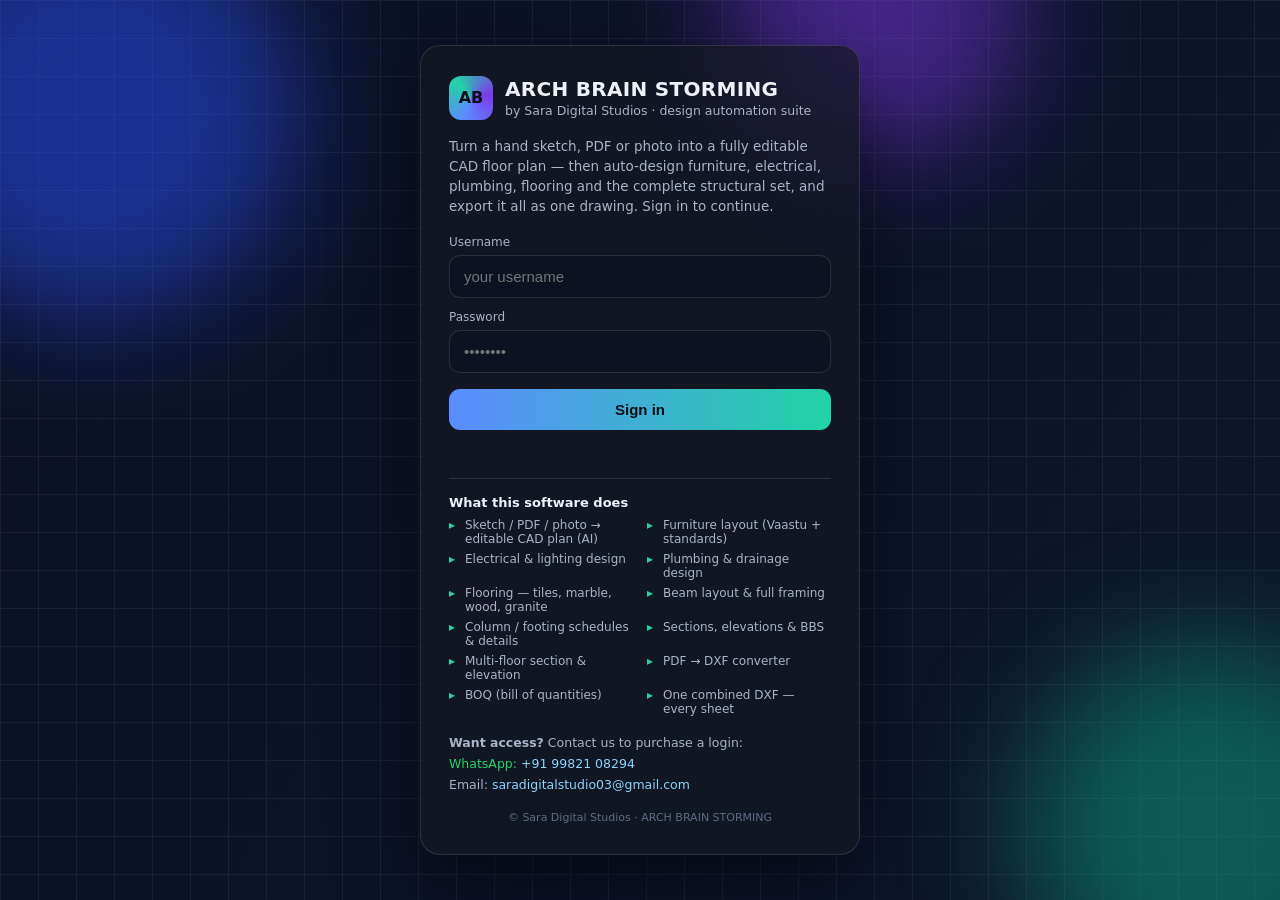
==== ui/login.html @ 8df267fe "Add login + admin user-management: attractive login page (features + purchase contact), admin panel " ====
<!DOCTYPE html>
<html lang="en">
<head>
<meta charset="utf-8">
<meta name="viewport" content="width=device-width, initial-scale=1">
<title>ARCH BRAIN STORMING — Sign in</title>
<style>
  :root{
    --card:rgba(20,24,34,.72); --line:rgba(255,255,255,.12);
    --txt:#eef2f8; --sub:#aab4c6; --accent:#5b8cff; --accent2:#22d3a5;
    --ok:#22c55e; --bad:#ef4444; --chip:#1b2130;
  }
  *{box-sizing:border-box}
  html,body{height:100%;margin:0}
  body{
    font-family:"Segoe UI",system-ui,Arial,sans-serif;color:var(--txt);
    background:#0a0e17;overflow-x:hidden;
  }
  /* animated gradient + blueprint motif */
  .bg{position:fixed;inset:0;z-index:-2;
    background:linear-gradient(120deg,#0b1022,#0e1730,#0a1a24,#10122a);
    background-size:400% 400%;animation:flow 18s ease infinite;}
  @keyframes flow{0%{background-position:0 50%}50%{background-position:100% 50%}100%{background-position:0 50%}}
  .blob{position:fixed;border-radius:50%;filter:blur(60px);opacity:.5;z-index:-1;animation:float 14s ease-in-out infinite}
  .b1{width:420px;height:420px;background:#2952ff;left:-120px;top:-100px}
  .b2{width:380px;height:380px;background:#0e9e83;right:-120px;bottom:-120px;animation-delay:-6s}
  .b3{width:300px;height:300px;background:#7c3aed;right:20%;top:-140px;animation-delay:-3s}
  @keyframes float{0%,100%{transform:translateY(0)}50%{transform:translateY(30px)}}
  .grid{position:fixed;inset:0;z-index:-1;opacity:.06;
    background-image:linear-gradient(#fff 1px,transparent 1px),linear-gradient(90deg,#fff 1px,transparent 1px);
    background-size:38px 38px}

  .wrap{min-height:100%;display:flex;align-items:center;justify-content:center;padding:28px 16px}
  .card{width:100%;max-width:440px;background:var(--card);backdrop-filter:blur(16px);
    border:1px solid var(--line);border-radius:20px;padding:30px 28px;
    box-shadow:0 30px 80px rgba(0,0,0,.55)}
  .brand{display:flex;align-items:center;gap:12px;margin-bottom:6px}
  .logo{width:44px;height:44px;border-radius:12px;flex:0 0 auto;
    background:conic-gradient(from 200deg,#5b8cff,#22d3a5,#7c3aed,#5b8cff);
    display:grid;place-items:center;font-weight:800;color:#0a0e17}
  h1{font-size:20px;margin:0;letter-spacing:.3px}
  .tag{color:var(--sub);font-size:12.5px;margin:2px 0 0}
  .lead{color:var(--sub);font-size:13.5px;line-height:1.5;margin:16px 0 18px}
  label{display:block;font-size:12px;color:var(--sub);margin:12px 0 6px}
  input{width:100%;padding:12px 14px;border-radius:11px;border:1px solid var(--line);
    background:#0d1220;color:var(--txt);font-size:15px;outline:none}
  input:focus{border-color:var(--accent);box-shadow:0 0 0 3px rgba(91,140,255,.18)}
  .btn{width:100%;margin-top:16px;padding:12px 14px;border:0;border-radius:11px;cursor:pointer;
    font-size:15px;font-weight:700;color:#0a0e17;
    background:linear-gradient(90deg,var(--accent),var(--accent2))}
  .btn:hover{filter:brightness(1.06)}
  .btn.sec{background:#212838;color:var(--txt);border:1px solid var(--line)}
  .btn.sm{width:auto;margin:0;padding:7px 12px;font-size:13px;border-radius:9px}
  .msg{min-height:18px;font-size:13px;margin-top:10px}
  .msg.err{color:#ff8a8a}.msg.ok{color:#7ee7a8}

  .feat{margin-top:20px;border-top:1px solid var(--line);padding-top:16px}
  .feat h3{font-size:13px;margin:0 0 8px;color:var(--txt)}
  .feat ul{margin:0;padding-left:0;list-style:none;display:grid;grid-template-columns:1fr 1fr;gap:6px 14px}
  .feat li{font-size:12px;color:var(--sub);position:relative;padding-left:16px}
  .feat li:before{content:"▸";position:absolute;left:0;color:var(--accent2)}
  .contact{margin-top:16px;font-size:12.5px;color:var(--sub);line-height:1.7}
  .contact a{color:#8fd3ff;text-decoration:none}
  .wa{color:#25d366}
  .foot{text-align:center;color:#5f6b80;font-size:11px;margin-top:16px}

  /* admin panel */
  .hidden{display:none!important}
  .panel h2{font-size:18px;margin:0 0 2px}
  .row{display:flex;gap:8px;flex-wrap:wrap;align-items:end}
  .row .col{flex:1;min-width:120px}
  table{width:100%;border-collapse:collapse;margin-top:6px;font-size:13px}
  th,td{text-align:left;padding:8px 8px;border-bottom:1px solid var(--line)}
  th{color:var(--sub);font-weight:600;font-size:11.5px;text-transform:uppercase;letter-spacing:.4px}
  .pill{display:inline-block;padding:2px 9px;border-radius:999px;font-size:11px;font-weight:700}
  .pill.on{background:rgba(34,197,94,.16);color:#7ee7a8}
  .pill.off{background:rgba(239,68,68,.16);color:#ff9a9a}
  .mono{font-family:ui-monospace,Consolas,monospace}
  .act{display:flex;gap:6px}
  .lnk{background:none;border:0;color:#8fd3ff;cursor:pointer;font-size:12.5px;padding:2px 4px}
  .lnk.warn{color:#ffb454}.lnk.bad{color:#ff8a8a}
  .tablewrap{max-height:300px;overflow:auto;margin-top:4px}
  .barTop{display:flex;justify-content:space-between;align-items:center;gap:10px}
</style>
</head>
<body>
<div class="bg"></div><div class="grid"></div>
<div class="blob b1"></div><div class="blob b2"></div><div class="blob b3"></div>

<div class="wrap">

  <!-- ============ LOGIN VIEW ============ -->
  <div class="card" id="loginView">
    <div class="brand">
      <div class="logo">AB</div>
      <div>
        <h1>ARCH BRAIN STORMING</h1>
        <p class="tag">by Sara Digital Studios · design automation suite</p>
      </div>
    </div>

    <p class="lead">
      Turn a hand sketch, PDF or photo into a fully editable CAD floor plan —
      then auto-design furniture, electrical, plumbing, flooring and the complete
      structural set, and export it all as one drawing. Sign in to continue.
    </p>

    <label for="u">Username</label>
    <input id="u" autocomplete="username" placeholder="your username">
    <label for="p">Password</label>
    <input id="p" type="password" autocomplete="current-password" placeholder="••••••••">
    <button class="btn" id="loginBtn">Sign in</button>
    <div class="msg" id="loginMsg"></div>

    <div class="feat">
      <h3>What this software does</h3>
      <ul>
        <li>Sketch / PDF / photo → editable CAD plan (AI)</li>
        <li>Furniture layout (Vaastu + standards)</li>
        <li>Electrical &amp; lighting design</li>
        <li>Plumbing &amp; drainage design</li>
        <li>Flooring — tiles, marble, wood, granite</li>
        <li>Beam layout &amp; full framing</li>
        <li>Column / footing schedules &amp; details</li>
        <li>Sections, elevations &amp; BBS</li>
        <li>Multi-floor section &amp; elevation</li>
        <li>PDF → DXF converter</li>
        <li>BOQ (bill of quantities)</li>
        <li>One combined DXF — every sheet</li>
      </ul>
    </div>

    <div class="contact">
      <b>Want access?</b> Contact us to purchase a login:<br>
      <span class="wa">WhatsApp:</span>
      <a href="https://wa.me/919982108294" target="_blank" rel="noopener">+91&nbsp;99821&nbsp;08294</a><br>
      Email: <a href="mailto:saradigitalstudio03@gmail.com">saradigitalstudio03@gmail.com</a>
    </div>
    <div class="foot">© Sara Digital Studios · ARCH BRAIN STORMING</div>
  </div>

  <!-- ============ ADMIN VIEW ============ -->
  <div class="card panel hidden" id="adminView" style="max-width:640px">
    <div class="barTop">
      <div class="brand" style="margin:0">
        <div class="logo">AB</div>
        <div><h2>Admin panel</h2><p class="tag" id="adminWho">signed in</p></div>
      </div>
      <button class="btn sec sm" id="logoutBtn">Log out</button>
    </div>

    <div style="margin-top:18px">
      <h3 style="margin:0 0 8px;font-size:13px;color:var(--sub)">CREATE A CLIENT LOGIN</h3>
      <div class="row">
        <div class="col"><label>Username</label><input id="nu" placeholder="e.g. client01"></div>
        <div class="col"><label>Password</label><input id="np" placeholder="set a password"></div>
        <button class="btn sm" id="createBtn" style="margin-bottom:1px">+ Create</button>
      </div>
      <div class="msg" id="adminMsg"></div>
    </div>

    <div style="margin-top:14px">
      <div class="barTop">
        <h3 style="margin:0;font-size:13px;color:var(--sub)">ALL LOGINS</h3>
        <button class="lnk" id="refreshBtn">↻ Refresh</button>
      </div>
      <div class="tablewrap">
        <table id="userTbl">
          <thead><tr><th>Username</th><th>Password</th><th>Role</th><th>Status</th><th>Actions</th></tr></thead>
          <tbody id="userRows"></tbody>
        </table>
      </div>
    </div>

    <div style="margin-top:18px;border-top:1px solid var(--line);padding-top:14px">
      <div class="row">
        <div class="col"><label>Change my admin password</label><input id="ap" type="text" placeholder="new admin password"></div>
        <button class="btn sec sm" id="passBtn" style="margin-bottom:1px">Update</button>
      </div>
    </div>

    <button class="btn" id="continueBtn" style="margin-top:20px">Continue to software →</button>
  </div>

</div>

<script>
const $=s=>document.querySelector(s);
async function api(path,body){
  const r=await fetch(path,{method:body?"POST":"GET",
    headers:body?{"Content-Type":"application/json"}:{},
    body:body?JSON.stringify(body):undefined});
  try{return await r.json();}catch(e){return {ok:false,error:"server "+r.status};}
}
function showAdmin(who){
  $("#loginView").classList.add("hidden");
  $("#adminView").classList.remove("hidden");
  $("#adminWho").textContent="signed in as "+who+" (admin)";
  loadUsers();
}
function toSoftware(){ location.href="/app"; }

async function doLogin(){
  const u=$("#u").value.trim(), p=$("#p").value;
  const m=$("#loginMsg"); m.className="msg"; m.textContent="Checking…";
  if(!u||!p){m.className="msg err";m.textContent="Enter username and password.";return;}
  const r=await api("/login",{username:u,password:p});
  if(!r.ok){m.className="msg err";m.textContent=r.error||"Invalid login.";return;}
  if(r.role==="admin"){ showAdmin(r.user); }
  else { m.className="msg ok"; m.textContent="Welcome! Opening software…"; toSoftware(); }
}
$("#loginBtn").onclick=doLogin;
$("#p").addEventListener("keydown",e=>{if(e.key==="Enter")doLogin();});
$("#u").addEventListener("keydown",e=>{if(e.key==="Enter")$("#p").focus();});

/* admin */
async function loadUsers(){
  const r=await api("/admin/users");
  if(!r.ok){$("#userRows").innerHTML="";return;}
  const rows=(r.users||[]).map(u=>{
    const st=u.active?'<span class="pill on">active</span>':'<span class="pill off">blocked</span>';
    const isAdmin=u.role==="admin";
    const acts=isAdmin?'<span style="color:#5f6b80;font-size:12px">—</span>':
      `<div class="act">
         <button class="lnk warn" data-tog="${u.username}">${u.active?"Block":"Unblock"}</button>
         <button class="lnk bad" data-del="${u.username}">Delete</button>
       </div>`;
    return `<tr>
      <td class="mono">${u.username}</td>
      <td class="mono">${u.password}</td>
      <td>${u.role}</td><td>${st}</td><td>${acts}</td></tr>`;
  }).join("");
  $("#userRows").innerHTML=rows;
  $("#userRows").querySelectorAll("[data-tog]").forEach(b=>b.onclick=()=>toggle(b.getAttribute("data-tog")));
  $("#userRows").querySelectorAll("[data-del]").forEach(b=>b.onclick=()=>del(b.getAttribute("data-del")));
}
async function createUser(){
  const u=$("#nu").value.trim(), p=$("#np").value.trim();
  const m=$("#adminMsg"); m.className="msg";
  if(!u||!p){m.className="msg err";m.textContent="Username and password required.";return;}
  const r=await api("/admin/create",{username:u,password:p});
  if(!r.ok){m.className="msg err";m.textContent=r.error||"Could not create.";return;}
  m.className="msg ok";m.textContent="Created — "+u+" can now sign in.";
  $("#nu").value="";$("#np").value="";loadUsers();
}
async function toggle(u){ await api("/admin/setactive",{username:u,toggle:true}); loadUsers(); }
async function del(u){ if(!confirm("Delete login '"+u+"'? They lose access."))return; await api("/admin/delete",{username:u}); loadUsers(); }
async function changePass(){
  const p=$("#ap").value.trim(); const m=$("#adminMsg");
  if(!p){m.className="msg err";m.textContent="Enter a new admin password.";return;}
  const r=await api("/admin/passwd",{password:p});
  m.className=r.ok?"msg ok":"msg err";
  m.textContent=r.ok?"Admin password updated.":(r.error||"Failed.");
  if(r.ok)$("#ap").value="";
}
$("#createBtn").onclick=createUser;
$("#refreshBtn").onclick=loadUsers;
$("#passBtn").onclick=changePass;
$("#continueBtn").onclick=toSoftware;
$("#logoutBtn").onclick=async()=>{await api("/logout",{});location.reload();};

/* if already signed in, skip straight ahead */
(async()=>{
  const me=await api("/me");
  if(me&&me.ok&&me.user){
    if(me.role==="admin") showAdmin(me.user);
    else toSoftware();
  }
})();
</script>
</body>
</html>
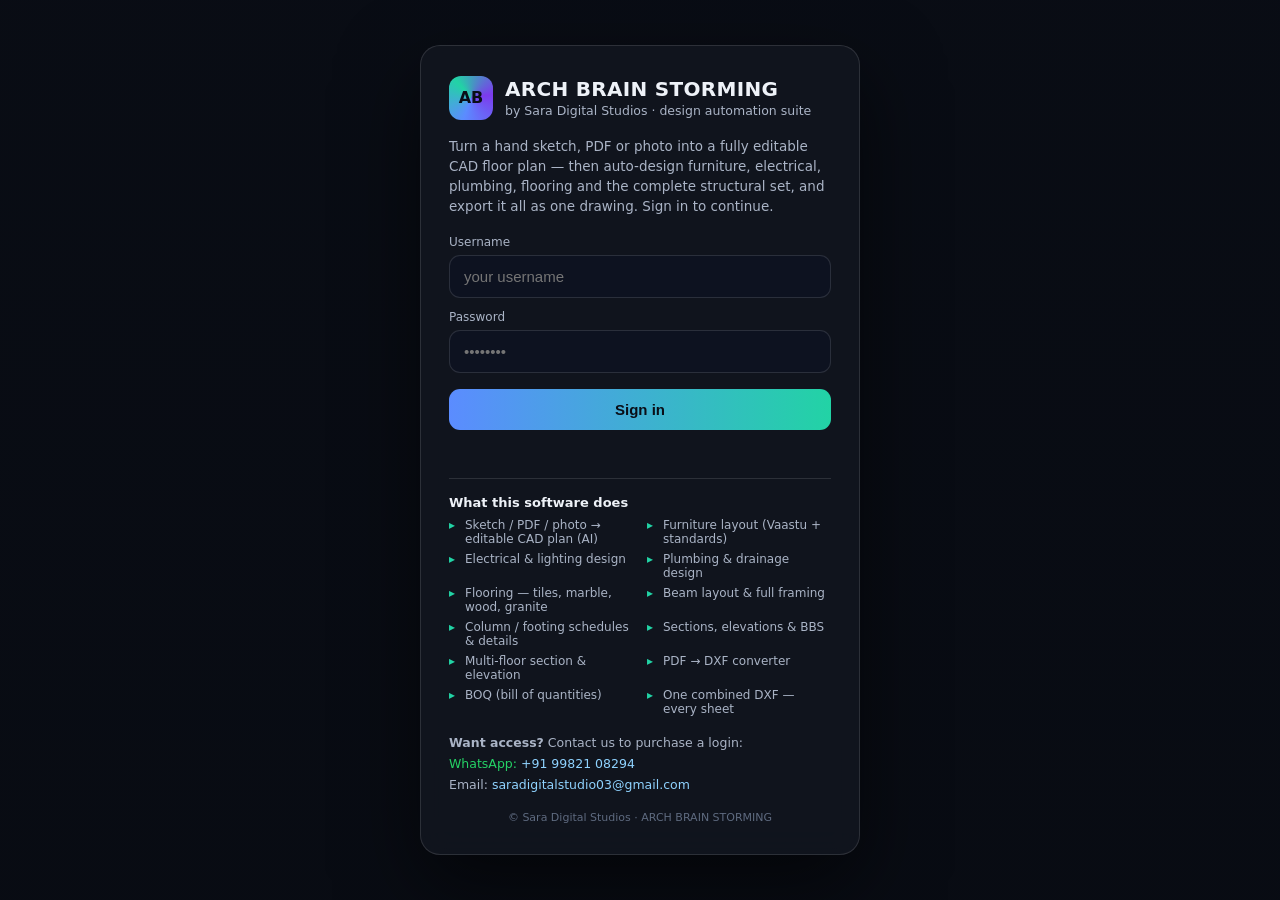
==== commit 00c0821a: "Login: use uploaded blueprint photo (ui/login-bg.jpg) as the background instead of the blue gradient" ====
--- a/ui/login.html
+++ b/ui/login.html
@@ -16,19 +16,14 @@
     font-family:"Segoe UI",system-ui,Arial,sans-serif;color:var(--txt);
     background:#0a0e17;overflow-x:hidden;
   }
-  /* animated gradient + blueprint motif */
+  /* uploaded blueprint photo as the background (a soft dark wash keeps the
+     sign-in card and text readable over the light drawing) */
   .bg{position:fixed;inset:0;z-index:-2;
-    background:linear-gradient(120deg,#0b1022,#0e1730,#0a1a24,#10122a);
-    background-size:400% 400%;animation:flow 18s ease infinite;}
-  @keyframes flow{0%{background-position:0 50%}50%{background-position:100% 50%}100%{background-position:0 50%}}
-  .blob{position:fixed;border-radius:50%;filter:blur(60px);opacity:.5;z-index:-1;animation:float 14s ease-in-out infinite}
-  .b1{width:420px;height:420px;background:#2952ff;left:-120px;top:-100px}
-  .b2{width:380px;height:380px;background:#0e9e83;right:-120px;bottom:-120px;animation-delay:-6s}
-  .b3{width:300px;height:300px;background:#7c3aed;right:20%;top:-140px;animation-delay:-3s}
-  @keyframes float{0%,100%{transform:translateY(0)}50%{transform:translateY(30px)}}
-  .grid{position:fixed;inset:0;z-index:-1;opacity:.06;
-    background-image:linear-gradient(#fff 1px,transparent 1px),linear-gradient(90deg,#fff 1px,transparent 1px);
-    background-size:38px 38px}
+    background:
+      linear-gradient(180deg,rgba(8,11,18,.55),rgba(8,11,18,.80)),
+      url("/login-bg.jpg") center/cover no-repeat,
+      #0a0e17;}
+  .blob,.grid{display:none}
 
   .wrap{min-height:100%;display:flex;align-items:center;justify-content:center;padding:28px 16px}
   .card{width:100%;max-width:440px;background:var(--card);backdrop-filter:blur(16px);
